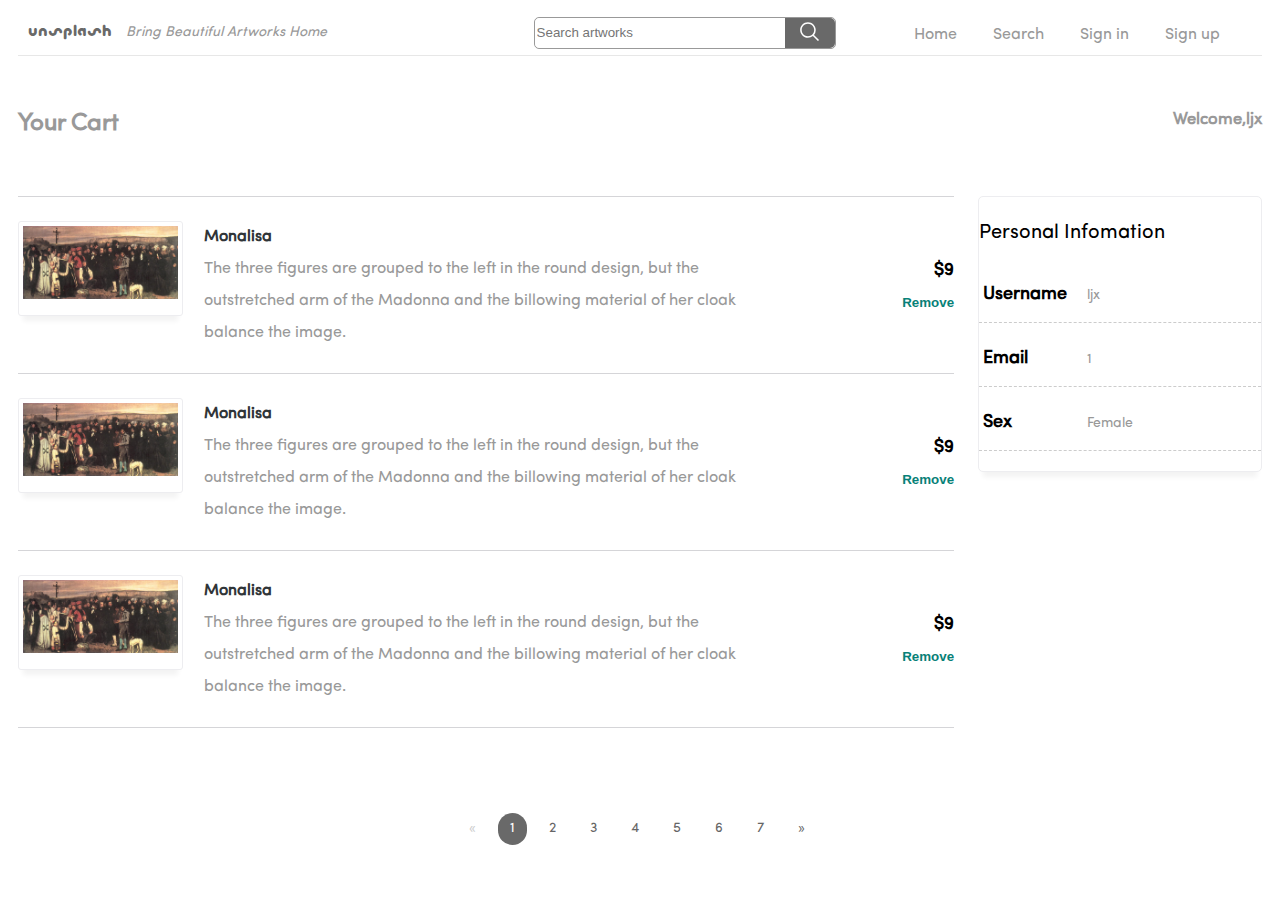
==== Cart.html @ 2d217885 "some changes on styling of Cart" ====
<!DOCTYPE html>
<html lang="en">

<head>
    <meta charset="UTF-8">
    <meta http-equiv="X-UA-Compatible" content="IE=edge">
    <meta name="viewport" content="width=device-width, initial-scale=1.0">
    <title>Collections</title>
    <link rel="stylesheet" title="default" href="css/style1.css">

</head>

<style>
    nav {
        padding-bottom: 12px;
    }

    header div.smallSearchDiv {
        margin: 0px 20px;
        height: 30px;
        display: flex;
        border: 1px solid;
        border-radius: 5px;
        width: 300px;
        background-color: whitesmoke;
    }

    header form {
        margin-left: 15%;
    }


    header input {
        width: calc(100% - 50px);
        border: 1px transparent;
        outline: none;
        border-top-left-radius: 5px;
        border-bottom-left-radius: 5px;
    }

    header button {
        /* display: inline-block; */
        width: 50px;
        text-align: center;
        border: 1px transparent;
        border-top-right-radius: 5px;
        border-bottom-right-radius: 5px;
        background-color: dimgray;
    }

    header button svg {
        color: white;
        font-weight: bold;
        height: 25px;
    }

    header {
        padding: 10px 0px;
        margin-bottom: 10px;
    }

    .flex {
        display: flex;
    }

    .wrapper {
        flex-wrap: nowrap;
        align-items: center;
    }

    /* 
    @media screen and (min-width: 768px) {
        .header__search-container {
            order: 2;
            width: 842px;
            margin-right: 40px;
            margin-top: 0;
            border-width: 3px;
            margin-top: 8px;
        }
    }

    .header__search-container {
        border-bottom: 2px solid #303538;
        align-self: flex-start;
        width: 100%;
        order: 3;
    }

    .header__search-container {
        order: 2;
        width: 842px;
        margin-right: 40px;
        margin-top: 0;
        border-width: 3px;
        margin-top: 8px;
    }

    .site-search-bar__auto-suggest-field {
        flex-grow: 1;
        position: relative;
        align-items: center;
    }

    .site-search-bar__search-icon {
        display: inline-block;
        width: 38px;
        height: 36px;
        flex-shrink: 0;
        position: relative;
        left: -6px;
    }

    .site-search-bar__search-input[type=search] {
        color: #303538;
        margin-bottom: 0;
        outline: 0;
        flex-grow: 1;
        font-size: 16px;
        width: calc(100% - 50px);
        -webkit-appearance: none;
        -moz-appearance: none;
        appearance: none;
        border: none;
        box-shadow: none;
        position: relative;
        top: 2px;
        background: 0 0;
        padding: 0 5px;

    } */
</style>

<header>
    <!-- <nav class="top"> -->
    <div class="wrapper flex">
        <div class="logo">
            <a href="index.html" class="logo">Unsplash</a>
            <span style="font-style:italic;">
                Bring Beautiful Artworks Home
            </span>
        </div>
        <form action="Search.html" class="header__search-container">
            <div class="smallSearchDiv">
                <input name="keyword" type="text" placeholder="Search artworks">
                <button type="submit" class="searchButton">
                    <svg t="1618129737541" class="icon" viewBox="0 0 1024 1024" version="1.1"
                        xmlns="http://www.w3.org/2000/svg" p-id="3017">
                        <path
                            d="M192 448c0-141.152 114.848-256 256-256s256 114.848 256 256-114.848 256-256 256-256-114.848-256-256z m710.624 409.376l-206.88-206.88A318.784 318.784 0 0 0 768 448c0-176.736-143.264-320-320-320S128 271.264 128 448s143.264 320 320 320a318.784 318.784 0 0 0 202.496-72.256l206.88 206.88 45.248-45.248z"
                            fill="#ffffff" p-id="3018"></path>
                    </svg>
                </button>
            </div>

        </form>
        <nav>
            <ul class="clearfix">
                <li class="nav-item"><a href="Register.html">Sign up</a></li>
                <li class="nav-item"><a href="Login.html">Sign in</a></li>
                <li class="nav-item"><a href="search.html">Search</a></li>
                <li class="nav-item">
                    <a href="index.html"><span>Home</span></a>
                </li>
            </ul>
        </nav>
    </div>
</header>

<body>
    <div class="site_width">
        <div>
            <div class="cart-page_header">
                <div class="cart-page_header-section">
                    <h4 class="cart-page__title sp-h4">Your Cart</h4>
                </div>
                <div class="cart-page_header-welcome">
                    <h5>Welcome,ljx</h5>
                </div>
            </div>

            <div class="cart-page_wrapper">
                <div class="cart-page_product-list">
                    <div class="cart-page_product-row">
                        <a href="PictureDetail.html" class="product-row_image">
                            <img src="img/37.jpg">
                        </a>
                        <div class="product-row_content">
                            <div class="product-row_meta">
                                <a href="PictureDetail.html" class="product-row_meta-title">
                                    Monalisa
                                </a>
                            </div>
                            <div class="product-row_desc">
                                The three figures are grouped to the left in the round design, but the outstretched arm
                                of
                                the
                                Madonna and the billowing material of her cloak balance the image.
                            </div>
                            <div class="product-row_tally">
                                <span class="product-row_item-total sp-subhead">
                                    $9
                                </span>
                                <button
                                    class="sp-button product-row_remove-button sp-button--ghost sp-button--mini sp-button--teal-text"
                                    data-cypress="remove-from-cart">
                                    <span class="sp-button_text">
                                        Remove
                                    </span>
                                </button>
                            </div>
                        </div>

                    </div>
                    <div class="cart-page_product-row">
                        <a href="PictureDetail.html" class="product-row_image">
                            <img src="img/37.jpg">
                        </a>
                        <div class="product-row_content">
                            <div class="product-row_meta">
                                <a href="PictureDetail.html" class="product-row_meta-title">
                                    Monalisa
                                </a>
                            </div>
                            <div class="product-row_desc">
                                The three figures are grouped to the left in the round design, but the outstretched arm
                                of
                                the
                                Madonna and the billowing material of her cloak balance the image.
                            </div>
                            <div class="product-row_tally">
                                <span class="product-row_item-total sp-subhead">
                                    $9
                                </span>
                                <button
                                    class="sp-button product-row_remove-button sp-button--ghost sp-button--mini sp-button--teal-text"
                                    data-cypress="remove-from-cart">
                                    <span class="sp-button_text">
                                        Remove
                                    </span>
                                </button>
                            </div>
                        </div>

                    </div>
                    <div class="cart-page_product-row">
                        <a href="PictureDetail.html" class="product-row_image">
                            <img src="img/37.jpg">
                        </a>
                        <div class="product-row_content">
                            <div class="product-row_meta">
                                <a href="PictureDetail.html" class="product-row_meta-title">
                                    Monalisa
                                </a>
                            </div>
                            <div class="product-row_desc">
                                The three figures are grouped to the left in the round design, but the outstretched arm
                                of
                                the
                                Madonna and the billowing material of her cloak balance the image.
                            </div>
                            <div class="product-row_tally">
                                <span class="product-row_item-total sp-subhead">
                                    $9
                                </span>
                                <button
                                    class="sp-button product-row_remove-button sp-button--ghost sp-button--mini sp-button--teal-text"
                                    data-cypress="remove-from-cart">
                                    <span class="sp-button_text">
                                        Remove
                                    </span>
                                </button>
                            </div>
                        </div>

                    </div>
                </div>
                <div class="personalInfo">
                    <header>Personal Infomation</header>
                    <div class="setlist">
                        <span class="label">Username</span>
                        <span class="text">ljx</span>
                    </div>
                    <div class="setlist">
                        <span class="label">Email</span>
                        <span class="text">1</span>
                    </div>
                    <div class="setlist">
                        <span class="label">Sex</span>
                        <span class="text">Female</span>
                    </div>
                </div>
            </div>

        </div>
    </div>
    <div class="pagination">
        <ul class="pagination">
            <li class="disable"><span>«</span></li>
            <li><span class="active">1</span></li>
            <li><a href="#">2</a></li>
            <li><a href="#">3</a></li>
            <li><a href="#">4</a></li>
            <li><a href="#">5</a></li>
            <li><a href="#">6</a></li>
            <li><a href="#">7</a></li>
            <li><a href="#">»</a></li>
        </ul>
    </div>


</body>

</html>
---- css/style1.css ----
@font-face {
	font-family: mango;
	src: url("../font/Mango.otf") format("truetype");
}

@font-face {
	font-family: sofia-pro;
	src: url("../font/Sofia/Sofia\ Pro\ Regular\ Az.otf") format("truetype");
}

@media (max-width: 600px) {
	div.logo span {
		display: none;
	}
	header {
		height: 14em;
		display: flex;
		flex-direction: column;
		align-items: center;
	}
	header div.wrapper {
		display: flex;
		flex-direction: column;
		justify-content: space-between;
		border: none;
	}
	nav {
		display: flex;
		padding: 0px;
	}
	nav>ul {
		display: flex;
		flex-direction: column;
		padding: 0;
	}
	nav li.nav-item {
		text-align: center;
	}
	div.homepageTop3Pictures {
		display: flex;
		flex-direction: column;
		width: auto;
	}
	div.EachPicture {
		width: auto !important;
	}
}

button {
	border: transparent;
	background-color: white;
}

img {
	max-width: 100%;
}

header {
	background: 0 0!important;
}

i {
	padding: 2px;
	font-style: normal;
	font-size: 20px;
}

header .wrapper {
	/* margin-top: -8px; */
	/* padding-bottom: 5px; */
	border-bottom-style: solid;
	border-bottom-width: 1px;
	border-bottom-color: #e7e7e7;
	/* width: 15px; */
	height: 45px;
	/* line-height: 45px; */
}

div.logo {
	float: left;
	font-size: 14px;
}

/* ul.clearfix {
	display: flex;
	justify-content: right;
} */

/* nav.top a.logo {
	color: dimgray;
	font-family: mango;
	font-weight: lighter;
	font-size: 16px;
	margin: 0px 10px 0px 10px;
}

nav.top a {
	color: #999;
	margin: 0px 10px 0px 10px;
}

nav.top a:hover {
	color: #C40000;
} */

header a.logo {
	color: dimgray;
	font-family: mango;
	font-weight: lighter;
	font-size: 16px;
	margin: 0px 10px 0px 10px;
}

header a {
	color: #999;
	margin: 0px 10px 0px 10px;
}

header a:hover {
	color: #C40000;
}

/* nav.top span {
	color: #999;
	margin: 0px 10px 0px 10px;
} */

nav li.nav-item {
	color: #999;
	float: right;
	padding: 0 8px;
	font-size: 16px;
	position: relative;
}

a {
	/* color: #999; */
	text-decoration: none
}

ol, ul {
	list-style-type: none;
	list-style-image: none;
}

.pull-right {
	float: right
}

body {
	font-family: sofia-pro;
	line-height: 200%;
	margin: 0px 18px;
	color: #999;
}

/*carousel*/

.viewport {
	position: relative;
	overflow: hidden;
}

.wrap {
	position: relative;
	width: 300vw;
	overflow: hidden;
}

.wrap img {
	display: inline-block;
	width: 100vw;
	height: 510px;
	float: left;
}

.viewport input[type="radio"] {
	/* float: left; */
}

#pic1:checked~.wrap {
	left: 0;
	/* bottom: 0; */
	transition: 1s linear;
}

#pic2:checked~.wrap {
	left: -100vw;
	transition: 1s linear;
}

#pic3:checked~.wrap {
	left: -200vw;
	transition: 1s linear;
}

.left label {
	display: none;
	/*不显示*/
	width: 2rem;
	height: 2rem;
	border-top: 1rem solid #000;
	border-right: 1rem solid #000;
	transform: rotate(-135deg);
}

.right label {
	display: none;
	/*不显示*/
	width: 2rem;
	height: 2rem;
	border-top: 1rem solid #000;
	border-right: 1rem solid #000;
	transform: rotate(45deg);
}

#pic1:checked~.left label:nth-of-type(3), #pic2:checked~.left label:nth-of-type(1), #pic3:checked~.left label:nth-of-type(2) {
	display: inline-block;
	position: absolute;
	top: 50%;
	left: 5rem;
}

#pic1:checked~.right label:nth-of-type(2), #pic2:checked~.right label:nth-of-type(3), #pic3:checked~.right label:nth-of-type(1) {
	display: inline-block;
	position: absolute;
	top: 50%;
	right: 5rem;
}

img.carouselImage {
	/* margin-top:20px; */
	width: 1000px;
	height: 510px !important;
}

div.Top3Title {
	/* display: inline-block; */
	text-align: center;
	font-size: 16px;
	margin-top: 10px;
	color: #646464;
	font-weight: bold;
}

div.homepageTop3Pictures {
	margin: 0 auto;
	width: 100%;
	/* height: 600px; */
	display: flex;
	justify-content: space-between;
}

div.EachPicture {
	display: flex;
	flex-direction: column;
	width: 30%;
	/* border: 1px solid red; */
	background-color: white;
	margin: 30px 60px;
	vertical-align: top;
}

div.EachPicture a:hover {
	color: firebrick;
}

div.EachPicture img {
	width: 150px;
	height: 150px;
}

div.EachPicture span.pictureTitle {
	font-size: 15px;
	font-weight: bold;
	color: #3a3839;
	display: block;
	text-align: center;
	margin-top: 10px;
}

div.EachPicture span.pictureArtist {
	font-size: 10px;
	color: #616060;
	display: block;
	/*padding-left: 16px;*/
	text-align: center;
}

div.EachPicture span.pictureDescription {
	font-size: 8px;
	color: #CCCCCC;
	display: block;
	/*padding-left: 16px;*/
	margin-top: 5px;
	text-align: center;
}

footer.footer {
	margin: 0px 0px;
	/* border-top-style: solid;
	border-top-width: 55px;
	border-top-color: solid;
	border-top-color: #ffffff; */
	display: block;
}

footer div.copyright {
	background-color: black;
	text-align: center;
}

div.copyright span {
	color: white;
}

div.ImgandInfo {
	margin-top: 50px;
}

div.ImgandInfo div.Img {
	width: 400px;
	float: left;
}

div.ImgandInfo img.bigImg {
	width: 400px;
	height: 400px;
	padding: 20px;
	/* border: 1px solid #cc5050; */
}

div.Info {
	position: relative;
	padding-left: 100px;
	/* border: 1px solid #cc5050; */
	overflow: hidden;
}

div.Info div.Info_Title {
	color: black;
	font-size: 16px;
	font-weight: bold;
	margin: 0px 10px;
}

div.Info div.Info_Artist {
	color: rgb(175, 174, 174);
	font-size: 12px;
	margin: 5px 10px;
}

div.Info div.Info_Artist a {
	text-decoration: underline;
	font-size: 14px;
	color: red;
}

div.Info div.Info_Artist a:hover {
	color: firebrick;
}

div.buyDiv {
	margin: 20px auto;
	text-align: center;
}

button.addCartButton {
	border: 1px solid #C40000;
	background-color: #C40000;
	text-align: center;
	line-height: 40px;
	font-size: 16px;
	padding: 2px;
	/* 	font-weight:700; */
	color: white;
}

div.Info div.Info_other {
	display: block;
	border: 1px solid slategray;
	border-radius: 5px;
	/*圆角边框*/
	background-color: rgb(216, 214, 214);
	font-size: 13px;
}

div.Info div.Info_Price {
	margin: 20px auto;
}

div.Info span.PriceUnit {
	font-size: 18px;
	color: #C40000;
	/*     vertical-align: top; */
}

div.Info span.PriceValue {
	color: #c40000;
	font-size: 30px;
	font-weight: bold;
}

/*Login.html*/

table.loginTable, table.registerTable {
	color: #3C3C3C;
	font-size: 16px;
	table-layout: fixed;
	margin-top: 50px;
}

div.login_acount_text {
	margin-top: 20px;
}

table.loginTable input, table.registerTable input {
	width: 275px;
	border: 1.5px solid;
	border-radius: 5px;
	height: 30px;
	margin: 1px;
	outline: none;
}

table.loginTable td, table.registerTable td {
	padding: 8px 20px;
}

td.loginTableLeftTD {
	font-size: 10px;
	color: black;
}

button.signInBtn {
	margin-top: 10px;
	background-color: rgb(7, 7, 7);
	border: none;
	height: 30px;
	width: 280px;
	color: floralwhite;
}

div.SignUpEntry {
	font-size: 12px;
	margin-top: 10px;
	text-align: center;
}

/*search.html*/

.site_width {
	min-height: 600px;
	max-width: 100%;
	width: 100%;
	margin: 0 auto;
}

div.searchDiv {
	background-color: rgb(146, 143, 143);
	width: 500px;
	margin: 50px auto;
	padding: 1px;
	height: 40px;
	display: block;
	/* border-radius:8px; */
}

div.searchDiv input {
	width: 375px;
	border: 1px solid transparent;
	height: 34px;
	outline: none;
	margin: 1px;
}

div.searchDiv button {
	width: 110px;
	border: 1px solid transparent;
	background-color: rgb(146, 143, 143);
	color: white;
	font-size: 20px;
	font-weight: bold;
}

.cart-page_header {
	display: flex;
	justify-content: space-between;
	width: 100%;
	padding-bottom: 24px;
}

.cart-page_header h4 {
	font-size: 24px;
}

.cart-page_header-welcome {
	font-size: 20px;
	vertical-align: middle;
}

.cart-page_wrapper {
	align-items: flex-start;
	display: flex;
	flex-wrap: nowrap;
	margin-bottom: 64px;
}

.cart-page_product-list {
	padding-right: 24px;
}

.cart-page_product-row:first-child {
	border-top: 1px solid #d5d5d8;
}

.cart-page_product-row {
	display: flex;
	align-items: flex-start;
	padding: 24px 0;
	border-bottom: 1px solid #d5d5d8;
	position: relative;
}

.cart-page_product-row .product-row_image {
	width: 100%;
	max-width: 155px;
	padding: 4px;
	background-color: #fff;
	border: 1px solid #ededf0;
	border-radius: 3px;
	box-shadow: 0 10px 5px -5px rgb(0 0 0 / 5%);
	margin-right: 21px;
	flex-shrink: 0;
	position: relative;
	top: 0;
	left: 0;
}

.cart-page_product-row .product-row_content {
	display: flex;
	flex-direction: column;
	flex-grow: 1;
}

.cart-page_product-row .product-row_meta {
	display: flex;
	flex-direction: row;
	align-items: center;
	padding: 0;
	min-height: 0;
	overflow: hidden;
}

.product-row_meta-title {
	display: inline-block;
	color: #303538;
	font-weight: 700;
	margin-right: 4px;
}

.product-row_desc {
	width: 75%;
}

.cart-page_product-row .product-row_tally {
	display: flex;
	flex-direction: column;
	justify-content: flex-end;
	align-self: center;
	position: absolute;
	bottom: 63px;
	right: 0;
}

.product-row_item-total {
	text-align: right;
	margin-bottom: 8px;
}

.sp-subhead {
	font-size: 18px;
	color: black;
	font-weight: bold;
}

.sp-button {
	border-radius: 3px;
	font-weight: 700;
	box-sizing: border-box;
	display: inline-flex;
	justify-content: center;
	align-items: center;
	transition: .25s;
	color: #088178;
	padding: 0;
}

div.line {
	padding: 0 20px 0;
	margin: 20px 0;
	line-height: 1px;
	border-left: 200px solid #ddd;
	border-right: 200px solid #ddd;
	text-align: center;
}

.refinements {
	display: inline-block;
	background-color: white;
	box-shadow: 0 10px 5px -5px rgb(0 0 0 / 5%);
	border: solid 1px #ededf0;
	border-radius: 5px;
	overflow: hidden;
	padding-bottom: 20px;
	vertical-align: top;
	/* width: 100%; */
	width: 20%;
}

.personalInfo {
	display: inline-block;
	background-color: white;
	box-shadow: 0 10px 5px -5px rgb(0 0 0 / 5%);
	border: solid 1px #ededf0;
	border-radius: 5px;
	overflow: hidden;
	padding-bottom: 20px;
	vertical-align: top;
	/* width: 100%; */
	width: 33%;
}

section.fieldset {
	padding-left: 50px;
	margin: 20px 0px;
}

section.fieldset header, div.personalInfo header {
	color: black;
	font-size: 20px;
	margin-top: 10px;
}

input[type=radio]:not(:checked)+label {
	color: rgb(153, 147, 147)
}

.refinements_radiobutton label {
	color: black;
	font-size: .875rem;
}

div.buttons {
	display: flex;
	justify-content: center;
}

.refinements button {
	width: 30%;
	border: 1px solid gray;
	font-size: 20px;
	/* display: block; */
	margin: 10px 10px;
}

div.searchResultDiv {
	/* max-width: 1013px; */
	display: inline-block;
	vertical-align: top;
	/* margin-left: 265px; */
	width: 950px;
	margin: 0px 10px;
	/* margin: 10px auto; */
	min-height: 300px;
	/* float: left; */
}

div.productUnit {
	width: 250px;
	height: 338px;
	border: 1px solid rgb(190, 189, 189);
	background-color: white;
	margin: 10px 30px;
	/* margin: 12px 5px; */
	float: left;
	/*行间距回归正常*/
	line-height: normal;
}

div.productUnit:hover {
	box-shadow: 1px 1px 10px 2px #ccc;
	transform: translateY(-2%);
}

div.productUnit a.productLink {
	display: inline-block;
	font-size: 20px;
	font-weight: bold;
}

div.productUnit a:hover {
	color: #C40000;
}

div.productUnit a:visited {
	color: dimgray;
}

div.productUnit img.productImage {
	width: 100%;
	height: 190px;
}

div.productInfo {
	padding: 2px;
}

div.productInfo span.productDesc {
	/* display: inline-block; */
	/* height: 100px; */
	display: -webkit-box;
	-webkit-box-orient: vertical;
	-webkit-line-clamp: 5;
	overflow: hidden;
}

div.productArtist {
	display: inline-block;
	/* vertical-align: bottom; */
}

div.pagination {
	text-align: center;
}

ul.pagination {
	display: inline-block;
	padding: 0;
	margin: 20px;
}

ul.pagination .disable span {
	cursor: not-allowed;
	color: #ccc !important;
}

ul.pagination li {
	display: inline;
}

/* ul.pagination li a {
	color: black;
	padding: 8px 16px;
	text-decoration: none;
} */

ul.pagination li a, ul.pagination li span {
	color: #666;
	font-size: 14px;
	display: inline-block;
	padding: 0 12px;
	height: 32px;
	line-height: 32px;
	margin-right: 6px;
	cursor: pointer;
	border-radius: 99px;
	transition: background-color .2s;
}

ul span.active {
	color: #fff !important;
	background: dimgray;
}

/*Collections.html*/

div.setlist {
	border-bottom: 1px dashed #CCCCCC;
	margin-top: 20px;
	padding-bottom: 10px;
}

.label {
	display: inline-block;
	width: 100px;
	margin-left: 4px;
	/* border-bottom: 3px; */
	font-size: 18px;
	font-weight: bold;
	color: black;
	text-align: left;
}

.text {
	display: inline-block;
	/* float: left; */
	font-size: 14px;
}
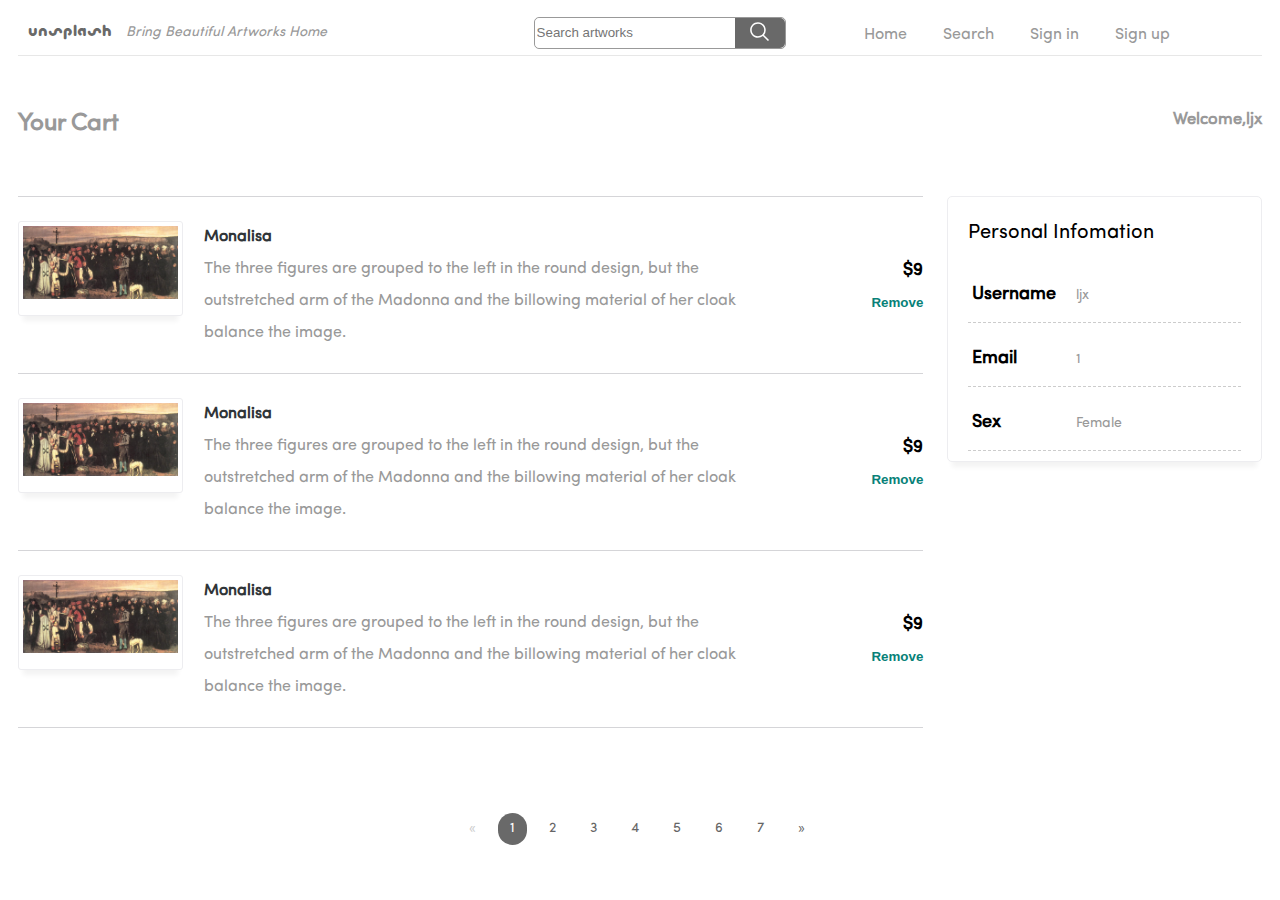
==== commit 7d6796d5: "last change on lab2!" ====
--- a/Cart.html
+++ b/Cart.html
@@ -14,121 +14,6 @@
     nav {
         padding-bottom: 12px;
     }
-
-    header div.smallSearchDiv {
-        margin: 0px 20px;
-        height: 30px;
-        display: flex;
-        border: 1px solid;
-        border-radius: 5px;
-        width: 300px;
-        background-color: whitesmoke;
-    }
-
-    header form {
-        margin-left: 15%;
-    }
-
-
-    header input {
-        width: calc(100% - 50px);
-        border: 1px transparent;
-        outline: none;
-        border-top-left-radius: 5px;
-        border-bottom-left-radius: 5px;
-    }
-
-    header button {
-        /* display: inline-block; */
-        width: 50px;
-        text-align: center;
-        border: 1px transparent;
-        border-top-right-radius: 5px;
-        border-bottom-right-radius: 5px;
-        background-color: dimgray;
-    }
-
-    header button svg {
-        color: white;
-        font-weight: bold;
-        height: 25px;
-    }
-
-    header {
-        padding: 10px 0px;
-        margin-bottom: 10px;
-    }
-
-    .flex {
-        display: flex;
-    }
-
-    .wrapper {
-        flex-wrap: nowrap;
-        align-items: center;
-    }
-
-    /* 
-    @media screen and (min-width: 768px) {
-        .header__search-container {
-            order: 2;
-            width: 842px;
-            margin-right: 40px;
-            margin-top: 0;
-            border-width: 3px;
-            margin-top: 8px;
-        }
-    }
-
-    .header__search-container {
-        border-bottom: 2px solid #303538;
-        align-self: flex-start;
-        width: 100%;
-        order: 3;
-    }
-
-    .header__search-container {
-        order: 2;
-        width: 842px;
-        margin-right: 40px;
-        margin-top: 0;
-        border-width: 3px;
-        margin-top: 8px;
-    }
-
-    .site-search-bar__auto-suggest-field {
-        flex-grow: 1;
-        position: relative;
-        align-items: center;
-    }
-
-    .site-search-bar__search-icon {
-        display: inline-block;
-        width: 38px;
-        height: 36px;
-        flex-shrink: 0;
-        position: relative;
-        left: -6px;
-    }
-
-    .site-search-bar__search-input[type=search] {
-        color: #303538;
-        margin-bottom: 0;
-        outline: 0;
-        flex-grow: 1;
-        font-size: 16px;
-        width: calc(100% - 50px);
-        -webkit-appearance: none;
-        -moz-appearance: none;
-        appearance: none;
-        border: none;
-        box-shadow: none;
-        position: relative;
-        top: 2px;
-        background: 0 0;
-        padding: 0 5px;
-
-    } */
 </style>
 
 <header>
--- a/css/style1.css
+++ b/css/style1.css
@@ -66,8 +66,6 @@
 }
 
 header .wrapper {
-	/* margin-top: -8px; */
-	/* padding-bottom: 5px; */
 	border-bottom-style: solid;
 	border-bottom-width: 1px;
 	border-bottom-color: #e7e7e7;
@@ -81,28 +79,6 @@
 	font-size: 14px;
 }
 
-/* ul.clearfix {
-	display: flex;
-	justify-content: right;
-} */
-
-/* nav.top a.logo {
-	color: dimgray;
-	font-family: mango;
-	font-weight: lighter;
-	font-size: 16px;
-	margin: 0px 10px 0px 10px;
-}
-
-nav.top a {
-	color: #999;
-	margin: 0px 10px 0px 10px;
-}
-
-nav.top a:hover {
-	color: #C40000;
-} */
-
 header a.logo {
 	color: dimgray;
 	font-family: mango;
@@ -120,10 +96,57 @@
 	color: #C40000;
 }
 
-/* nav.top span {
-	color: #999;
-	margin: 0px 10px 0px 10px;
-} */
+header div.smallSearchDiv {
+	margin: 0px 20px;
+	height: 30px;
+	display: flex;
+	border: 1px solid;
+	border-radius: 5px;
+	width: 250px;
+	background-color: whitesmoke;
+}
+
+header form {
+	margin-left: 15%;
+}
+
+header input {
+	width: calc(100% - 50px);
+	border: 1px transparent;
+	outline: none;
+	border-top-left-radius: 5px;
+	border-bottom-left-radius: 5px;
+}
+
+header button {
+	/* display: inline-block; */
+	width: 50px;
+	text-align: center;
+	border: 1px transparent;
+	border-top-right-radius: 5px;
+	border-bottom-right-radius: 5px;
+	background-color: dimgray;
+}
+
+header button svg {
+	color: white;
+	font-weight: bold;
+	height: 25px;
+}
+
+header {
+	padding: 10px 0px;
+	margin-bottom: 10px;
+}
+
+.flex {
+	display: flex;
+}
+
+.wrapper {
+	flex-wrap: nowrap;
+	align-items: center;
+}
 
 nav li.nav-item {
 	color: #999;
@@ -625,7 +648,8 @@
 	border: solid 1px #ededf0;
 	border-radius: 5px;
 	overflow: hidden;
-	padding-bottom: 20px;
+	padding: 0px 20px 10px;
+	/* padding-bottom: 20px; */
 	vertical-align: top;
 	/* width: 100%; */
 	width: 33%;
@@ -659,9 +683,13 @@
 .refinements button {
 	width: 30%;
 	border: 1px solid gray;
+	border-radius: 5px;
 	font-size: 20px;
+	font-family: sofia-pro;
+	text-align: center;
 	/* display: block; */
 	margin: 10px 10px;
+	padding: 1pxf;
 }
 
 div.searchResultDiv {
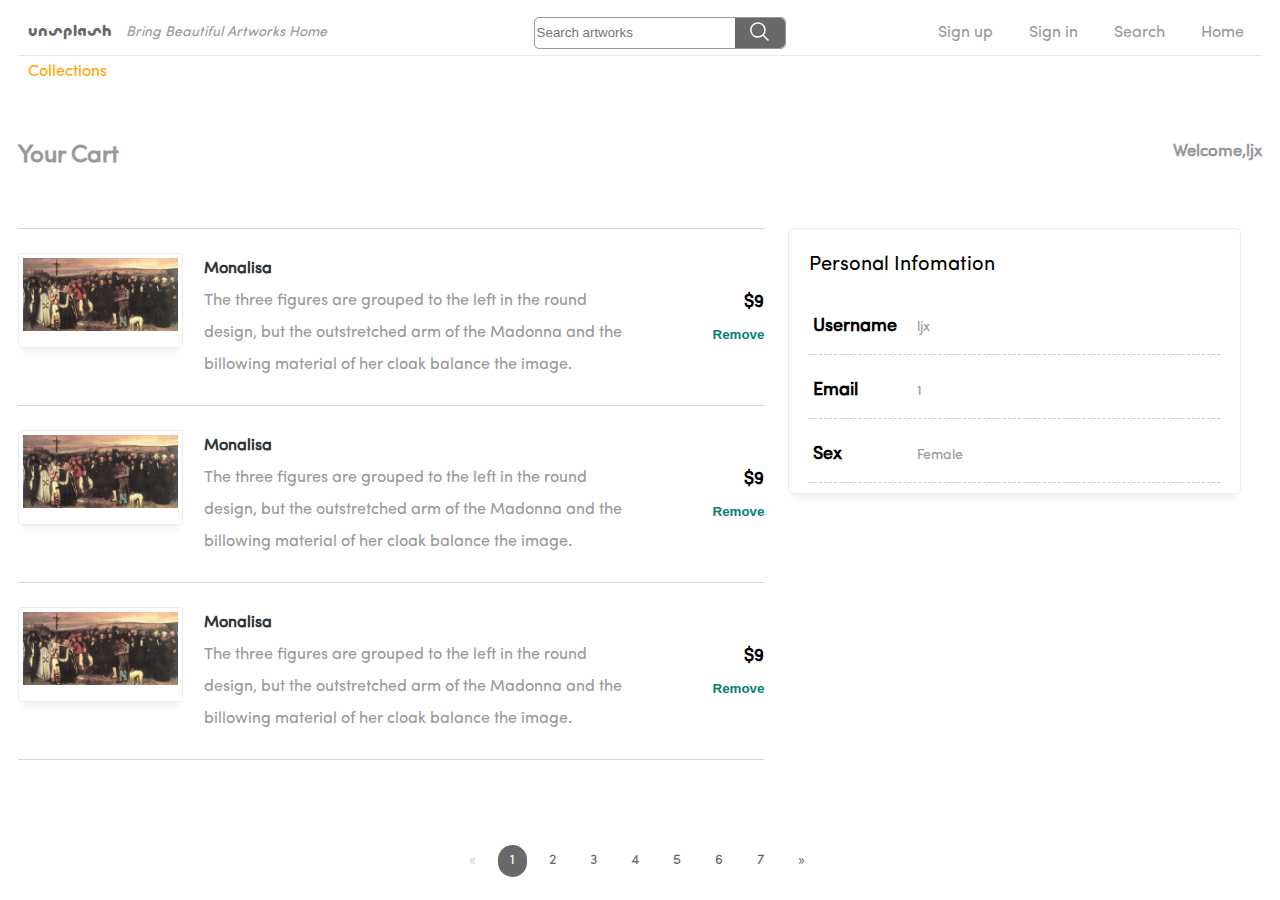
==== commit 1f39a304: "lab3" ====
--- a/Cart.html
+++ b/Cart.html
@@ -7,7 +7,9 @@
     <meta name="viewport" content="width=device-width, initial-scale=1.0">
     <title>Collections</title>
     <link rel="stylesheet" title="default" href="css/style1.css">
-
+    <script src="js/Cart.js" type="text/javascript" charset="utf-8"></script>
+    <script src="js/jq.js"></script>
+    <script src="js/history.js"></script>
 </head>
 
 <style>
@@ -49,10 +51,12 @@
                 </li>
             </ul>
         </nav>
+        
     </div>
 </header>
 
 <body>
+
     <div class="site_width">
         <div>
             <div class="cart-page_header">
@@ -65,7 +69,7 @@
             </div>
 
             <div class="cart-page_wrapper">
-                <div class="cart-page_product-list">
+                <div class="cart-page_product-list" id="cart-page_product-list">
                     <div class="cart-page_product-row">
                         <a href="PictureDetail.html" class="product-row_image">
                             <img src="img/37.jpg">
@@ -88,6 +92,7 @@
                                 </span>
                                 <button
                                     class="sp-button product-row_remove-button sp-button--ghost sp-button--mini sp-button--teal-text"
+                                    onclick="remove_and_check(this)"
                                     data-cypress="remove-from-cart">
                                     <span class="sp-button_text">
                                         Remove
@@ -119,6 +124,7 @@
                                 </span>
                                 <button
                                     class="sp-button product-row_remove-button sp-button--ghost sp-button--mini sp-button--teal-text"
+                                    onclick="remove_and_check(this)"
                                     data-cypress="remove-from-cart">
                                     <span class="sp-button_text">
                                         Remove
@@ -150,6 +156,7 @@
                                 </span>
                                 <button
                                     class="sp-button product-row_remove-button sp-button--ghost sp-button--mini sp-button--teal-text"
+                                    onclick="remove_and_check(this)"
                                     data-cypress="remove-from-cart">
                                     <span class="sp-button_text">
                                         Remove
@@ -179,7 +186,7 @@
 
         </div>
     </div>
-    <div class="pagination">
+    <div class="pagination" id="pagination">
         <ul class="pagination">
             <li class="disable"><span>«</span></li>
             <li><span class="active">1</span></li>
@@ -192,8 +199,6 @@
             <li><a href="#">»</a></li>
         </ul>
     </div>
-
-
 </body>
 
 </html>--- a/css/style1.css
+++ b/css/style1.css
@@ -49,6 +49,7 @@
 button {
 	border: transparent;
 	background-color: white;
+	cursor: pointer;
 }
 
 img {
@@ -66,6 +67,7 @@
 }
 
 header .wrapper {
+	position:relative;
 	border-bottom-style: solid;
 	border-bottom-width: 1px;
 	border-bottom-color: #e7e7e7;
@@ -148,12 +150,17 @@
 	align-items: center;
 }
 
+nav ul {
+	display: flex;
+    position: absolute;
+    right: 0px;
+    top: 7px;
+}
+
 nav li.nav-item {
 	color: #999;
-	float: right;
 	padding: 0 8px;
 	font-size: 16px;
-	position: relative;
 }
 
 a {
@@ -184,78 +191,68 @@
 	overflow: hidden;
 }
 
-.wrap {
-	position: relative;
-	width: 300vw;
-	overflow: hidden;
-}
-
-.wrap img {
-	display: inline-block;
-	width: 100vw;
-	height: 510px;
-	float: left;
-}
-
-.viewport input[type="radio"] {
-	/* float: left; */
-}
-
-#pic1:checked~.wrap {
-	left: 0;
-	/* bottom: 0; */
-	transition: 1s linear;
-}
-
-#pic2:checked~.wrap {
-	left: -100vw;
-	transition: 1s linear;
-}
-
-#pic3:checked~.wrap {
-	left: -200vw;
-	transition: 1s linear;
-}
-
-.left label {
-	display: none;
-	/*不显示*/
-	width: 2rem;
-	height: 2rem;
-	border-top: 1rem solid #000;
-	border-right: 1rem solid #000;
-	transform: rotate(-135deg);
-}
-
-.right label {
-	display: none;
-	/*不显示*/
-	width: 2rem;
-	height: 2rem;
-	border-top: 1rem solid #000;
-	border-right: 1rem solid #000;
-	transform: rotate(45deg);
-}
-
-#pic1:checked~.left label:nth-of-type(3), #pic2:checked~.left label:nth-of-type(1), #pic3:checked~.left label:nth-of-type(2) {
-	display: inline-block;
-	position: absolute;
-	top: 50%;
-	left: 5rem;
-}
-
-#pic1:checked~.right label:nth-of-type(2), #pic2:checked~.right label:nth-of-type(3), #pic3:checked~.right label:nth-of-type(1) {
-	display: inline-block;
-	position: absolute;
-	top: 50%;
-	right: 5rem;
-}
-
-img.carouselImage {
-	/* margin-top:20px; */
-	width: 1000px;
-	height: 510px !important;
-}
+a,
+        ul,
+        li {
+            list-style: none;
+            text-decoration: none;
+            margin: 0;
+            padding: 0;
+        }
+
+		.viewport {
+			width: 900px;
+			height: 500px;
+			margin:10px auto;
+			position: relative;
+			/* overflow: hidden; */
+		}
+		.navs {
+			width: 4500px;
+			height: 100%;
+			position: absolute;
+			top: 0px;
+			left:-900px;
+		}
+
+		.navs li {
+			width: 900px;
+			height: 100%;
+			float: left;
+		}
+		.navs li img {
+            width: 100%;
+            height: 100%;
+        }
+
+		.bots {
+			width:100%;
+			display: flex;
+			justify-content: center;
+			height: 30px;
+			background: rgba(0, 0, 0, .3);
+			position: absolute;
+			bottom:0;
+			left:0;
+		}
+
+		.bots li.bot {
+			width: 15px;
+			height: 15px;
+			border-radius: 50%;
+			/* position: relative;
+			top: 10px;
+			left: 350px; */
+			background-color: whitesmoke;
+			/* float: left; */
+			margin-left: 25px;
+			margin-top: 8px;
+			float: left;
+		}
+
+		.bots li.active {
+			background-color: red;
+		}
 
 div.Top3Title {
 	/* display: inline-block; */
@@ -530,6 +527,7 @@
 }
 
 .cart-page_product-list {
+	width: 60%;
 	padding-right: 24px;
 }
 
@@ -601,6 +599,15 @@
 	margin-bottom: 8px;
 }
 
+.cart-page__banner {
+    background-color: rgba(185,221,255,.6);
+    padding: 24px 32px 23px;
+    border-radius: 4px;
+    margin-bottom: 24px;
+    display: flex;
+    flex-direction: column;
+}
+
 .sp-subhead {
 	font-size: 18px;
 	color: black;
@@ -617,6 +624,10 @@
 	transition: .25s;
 	color: #088178;
 	padding: 0;
+}
+
+.sp-button :hover {
+	color:rgb(4, 68, 68)
 }
 
 div.line {
@@ -809,7 +820,7 @@
 	padding-bottom: 10px;
 }
 
-.label {
+div.setlist .label {
 	display: inline-block;
 	width: 100px;
 	margin-left: 4px;
@@ -824,4 +835,73 @@
 	display: inline-block;
 	/* float: left; */
 	font-size: 14px;
+}
+
+.container{
+	position: relative;
+	margin:auto;
+	width: 450px;
+	height: auto;
+	background: #dedede;
+	border-radius: 5px;
+}
+h1.label{
+	margin: auto;
+	padding: 20px 130px;
+	font-size: 28px;
+	font-weight: bold;
+	color: #130f40;
+}
+.login_form{
+	padding: 20px 40px;
+}
+.login_form .font{
+	font-size: 18px;
+	color: #130f40;
+	margin: 5px 0;
+}
+.login_form input{
+	height: 40px;
+	width: 350px;
+	padding: 0 5px;
+	font-size: 18px;
+	outline: none;
+	border: 1px solid silver;
+}
+.login_form .font2{
+	margin-top: 30px;
+}
+.login_form button{
+	margin: 45px 0 30px 0;
+	height: 45px;
+	width: 365px;
+	font-size: 20px;
+	color: white;
+	outline: none;
+	cursor: pointer;
+	font-weight: bold;
+	background: #1A237E;
+	border-radius: 3px;
+	border: 1px solid #3949AB;
+	transition: .5s;
+}
+.login_form button:hover{
+	background: #151c6a;
+}
+.login_form #email_error,
+.login_form #pass_error, 
+.login_form #pass_tip,
+.login_form #cpwd_error,
+.login_form #cpwd_tip
+{
+	margin-top: 5px;
+	width: 345px;
+	font-size: 18px;
+	color: #C62828;
+	background: rgba(255,0,0,0.1);
+	text-align: center;
+	padding: 5px 8px;
+	border-radius: 3px;
+	border: 1px solid #EF9A9A;
+	display: none;
 }